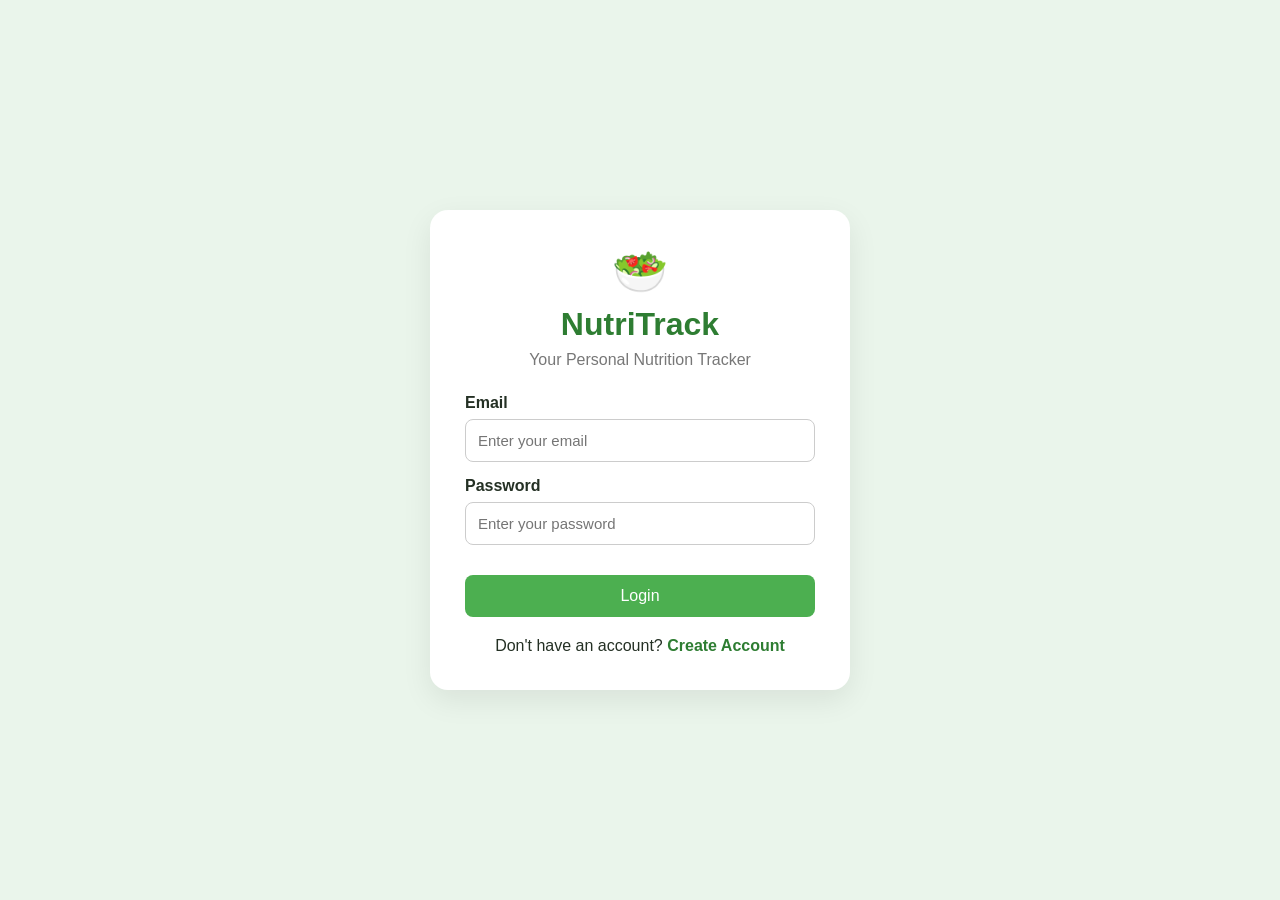
==== index.html @ 640b059a "Intial Commit -NutriTrack" ====
<!DOCTYPE html>
<html lang="en">
<head>
    <meta charset="UTF-8">
    <meta name="viewport" content="width=device-width, initial-scale=1.0">
    <title>NutriTrack - Login</title>
    <link rel="stylesheet" href="style.css">
</head>

<body class="auth-body">

<div class="auth-container">

    <div class="brand">
        <div class="logo">🥗</div>
        <h1>NutriTrack</h1>
        <p>Your Personal Nutrition Tracker</p>
    </div>

    <form id="loginForm">

        <label>Email</label>
        <input type="email" id="loginEmail" placeholder="Enter your email">

        <label>Password</label>
        <input type="password" id="loginPassword" placeholder="Enter your password">

        <p id="loginError" class="error"></p>

        <button type="submit" class="primary-btn">Login</button>

    </form>

    <p class="switch-text">
        Don't have an account?
        <a href="signup.html">Create Account</a>
    </p>

</div>
<script src="auth.js"></script>
</body>
</html>
---- style.css ----
* {
    margin: 0;
    padding: 0;
    box-sizing: border-box;
}

body {
    font-family: Arial, sans-serif;
    background: #f5f8f5;
    color: #243024;
}

/* AUTH */

.auth-body {
    min-height: 100vh;
    display: flex;
    justify-content: center;
    align-items: center;
    padding: 20px;
    background: #eaf5eb;
}

.auth-container {
    width: 100%;
    max-width: 420px;
    background: white;
    padding: 35px;
    border-radius: 18px;
    box-shadow: 0 10px 30px rgba(0,0,0,0.08);
}

.brand {
    text-align: center;
    margin-bottom: 25px;
}

.logo {
    font-size: 45px;
}

.brand h1 {
    color: #2e7d32;
    margin: 8px 0;
}

.brand p {
    color: #777;
}


/* FORM */

label {
    display: block;
    margin-top: 15px;
    margin-bottom: 7px;
    font-weight: bold;
}

input,
textarea {
    width: 100%;
    padding: 12px;
    border: 1px solid #ccc;
    border-radius: 8px;
    font-size: 15px;
    outline: none;
}

input:focus,
textarea:focus {
    border-color: #4caf50;
}

.primary-btn {
    width: 100%;
    padding: 12px;
    border: none;
    border-radius: 8px;
    background: #4caf50;
    color: white;
    font-size: 16px;
    cursor: pointer;
    margin-top: 20px;
}

.primary-btn:hover {
    background: #388e3c;
}

.error {
    color: #d32f2f;
    margin-top: 10px;
    font-size: 14px;
}

.switch-text {
    text-align: center;
    margin-top: 20px;
}

.switch-text a {
    color: #2e7d32;
    font-weight: bold;
    text-decoration: none;
}


/* NAVBAR */

.navbar {
    background: white;
    padding: 15px 6%;
    display: flex;
    justify-content: space-between;
    align-items: center;
    box-shadow: 0 2px 10px rgba(0,0,0,0.05);
}

.nav-logo {
    font-size: 22px;
    font-weight: bold;
    color: #2e7d32;
}

.navbar nav {
    display: flex;
    align-items: center;
    gap: 20px;
}

.navbar a {
    text-decoration: none;
    color: #333;
}

.logout-btn {
    background: #ef5350;
    border: none;
    padding: 9px 15px;
    color: white;
    border-radius: 7px;
    cursor: pointer;
}


/* DASHBOARD */

.dashboard {
    width: 90%;
    max-width: 1200px;
    margin: 30px auto;
}

.welcome-section {
    margin-bottom: 25px;
}

.welcome-section h1 {
    color: #2e7d32;
    margin-bottom: 5px;
}


/* SUMMARY */

.summary-grid {
    display: grid;
    grid-template-columns: repeat(4, 1fr);
    gap: 18px;
    margin-bottom: 25px;
}

.summary-card {
    background: white;
    padding: 22px;
    border-radius: 14px;
    box-shadow: 0 5px 18px rgba(0,0,0,0.05);
}

.summary-card span {
    font-size: 30px;
}

.summary-card h3 {
    margin: 10px 0;
}

.summary-card strong {
    font-size: 25px;
    color: #2e7d32;
}


/* SECTIONS */

.section-card {
    background: white;
    padding: 25px;
    border-radius: 14px;
    margin-bottom: 25px;
    box-shadow: 0 5px 18px rgba(0,0,0,0.05);
}

.section-card h2 {
    margin-bottom: 18px;
}

.search-box {
    display: flex;
    gap: 10px;
}

.search-box input {
    flex: 1;
}

.search-box .primary-btn {
    width: auto;
    margin-top: 0;
}


/* FOOD */

.food-grid {
    display: grid;
    grid-template-columns: repeat(3, 1fr);
    gap: 15px;
    margin-top: 20px;
}

.food-card {
    border: 1px solid #ddd;
    padding: 15px;
    border-radius: 10px;
}

.food-card h3 {
    margin-bottom: 8px;
}

.food-card p {
    font-size: 14px;
    color: #666;
    margin-bottom: 8px;
}

.add-btn {
    border: none;
    background: #66bb6a;
    color: white;
    padding: 8px 14px;
    border-radius: 6px;
    cursor: pointer;
}


/* TODAY FOOD */

.section-title {
    display: flex;
    justify-content: space-between;
    align-items: center;
}

.small-btn {
    border: none;
    background: #eeeeee;
    padding: 8px 13px;
    border-radius: 6px;
    cursor: pointer;
}

.food-item {
    display: flex;
    justify-content: space-between;
    align-items: center;
    border-bottom: 1px solid #eee;
    padding: 12px 0;
}

.remove-btn {
    border: none;
    background: #ffebee;
    color: #d32f2f;
    padding: 6px 10px;
    border-radius: 5px;
    cursor: pointer;
}

.empty-text {
    color: #777;
}


/* WATER */

.water-buttons {
    display: flex;
    gap: 10px;
    flex-wrap: wrap;
}

.water-btn {
    border: none;
    background: #42a5f5;
    color: white;
    padding: 12px 18px;
    border-radius: 8px;
    cursor: pointer;
}


/* SCORE */

.score-card {
    background: white;
    padding: 30px;
    border-radius: 14px;
    text-align: center;
    margin-bottom: 30px;
}

.score-circle {
    width: 120px;
    height: 120px;
    border-radius: 50%;
    border: 10px solid #81c784;
    margin: 20px auto;
    display: flex;
    justify-content: center;
    align-items: center;
    flex-direction: column;
}

.score-circle span {
    font-size: 30px;
    font-weight: bold;
    color: #2e7d32;
}

.score-circle small {
    color: #777;
}


/* CONTACT */

.contact-container {
    width: 90%;
    max-width: 650px;
    margin: 40px auto;
}

/* FOOTER SECTION */

.footer {
    background:  #2e7d32;
    color: white;
    text-align: center;
    padding: 30px 20px;
    margin-top: 40px;
}

.footer h3 {
    font-size: 24px;
    margin-bottom: 10px;
}

.footer p {
    font-size: 14px;
    line-height: 1.6;
    margin: 10px 0;
}

.footer-links {
    margin: 15px 0;
}

.footer-links a {
    color: #20e287;
    text-decoration: none;
    margin: 0 12px;
}

.footer-links a:hover {
    text-decoration: underline;
}

.footer .copyright {
    border-top: 1px solid #d7dde4;
    padding-top: 15px;
    margin-top: 20px;
    font-size: 12px;
}


/* RESPONSIVE */

@media (max-width: 800px) {

    .summary-grid {
        grid-template-columns: repeat(2, 1fr);
    }

    .food-grid {
        grid-template-columns: repeat(2, 1fr);
    }

    .navbar {
        flex-direction: column;
        gap: 15px;
    }

}

@media (max-width: 500px) {

    .summary-grid {
        grid-template-columns: 1fr;
    }

    .food-grid {
        grid-template-columns: 1fr;
    }

    .search-box {
        flex-direction: column;
    }

    .search-box .primary-btn {
        width: 100%;
    }

    .auth-container {
        padding: 25px;
    }

}
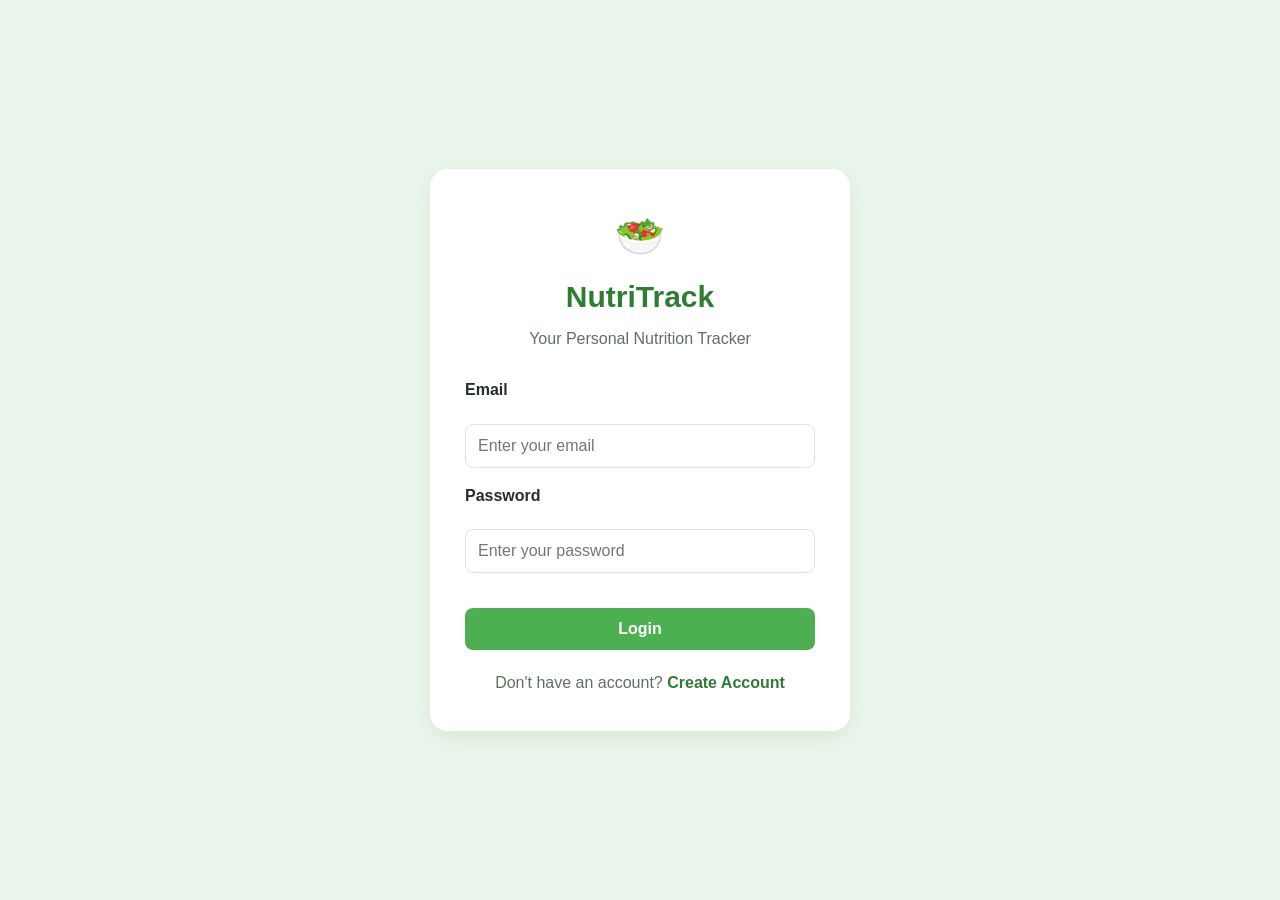
==== commit 98b11d98: "Updated NutriTrack project" ====
--- a/index.html
+++ b/index.html
@@ -5,38 +5,50 @@
     <meta name="viewport" content="width=device-width, initial-scale=1.0">
     <title>NutriTrack - Login</title>
     <link rel="stylesheet" href="style.css">
+    <script src="auth.js" defer></script>
 </head>
 
 <body class="auth-body">
 
-<div class="auth-container">
+    <main class="auth-container">
+        <header class="brand">
+            <div class="logo" >🥗</div>
+            <h1>NutriTrack</h1>
+            <p>Your Personal Nutrition Tracker</p>
+        </header>
 
-    <div class="brand">
-        <div class="logo">🥗</div>
-        <h1>NutriTrack</h1>
-        <p>Your Personal Nutrition Tracker</p>
-    </div>
+        <form id="loginForm" >
+            <label for="loginEmail">Email</label>
+            <input
+                type="email"
+                id="loginEmail"
+                name="email"
+                placeholder="Enter your email"
+                autocomplete="email"
+                maxlength="254"
+                required
+            >
 
-    <form id="loginForm">
+            <label for="loginPassword">Password</label>
+            <input
+                type="password"
+                id="loginPassword"
+                name="password"
+                placeholder="Enter your password"
+                autocomplete="current-password"
+                required
+            >
 
-        <label>Email</label>
-        <input type="email" id="loginEmail" placeholder="Enter your email">
+            <p id="loginError" class="error"></p>
 
-        <label>Password</label>
-        <input type="password" id="loginPassword" placeholder="Enter your password">
+            <button type="submit" class="primary-btn">Login</button>
+        </form>
 
-        <p id="loginError" class="error"></p>
+        <p class="switch-text">
+            Don't have an account?
+            <a href="signup.html">Create Account</a>
+        </p>
+    </main>
 
-        <button type="submit" class="primary-btn">Login</button>
-
-    </form>
-
-    <p class="switch-text">
-        Don't have an account?
-        <a href="signup.html">Create Account</a>
-    </p>
-
-</div>
-<script src="auth.js"></script>
 </body>
-</html>+</html>
--- a/style.css
+++ b/style.css
@@ -4,13 +4,54 @@
     box-sizing: border-box;
 }
 
+:root {
+    --primary-green: #4caf50;
+    --dark-green: #2e7d32;
+    --hover-green: #388e3c;
+    --light-green: #66bb6a;
+    --auth-bg: #eaf5eb;
+    --page-bg: #f5f8f5;
+    --text-color: #243024;
+    --water-blue: #42a5f5;
+    --logout-red: #ef5350;
+    --score-border: #81c784;
+    --success-green: #20e287;
+    --white: #ffffff;
+    --border-color: #dce5dc;
+}
+
 body {
     font-family: Arial, sans-serif;
-    background: #f5f8f5;
-    color: #243024;
-}
-
-/* AUTH */
+    background: var(--page-bg);
+    color: var(--text-color);
+    line-height: 1.6;
+}
+
+a {
+    color: var(--dark-green);
+    text-decoration: none;
+}
+
+button,
+input,
+select,
+textarea {
+    font-family: inherit;
+    font-size: inherit;
+}
+
+button {
+    cursor: pointer;
+}
+
+button:disabled {
+    cursor: not-allowed;
+    opacity: 0.6;
+}
+
+/* =====================================
+   LOGIN AND SIGNUP
+===================================== */
 
 .auth-body {
     min-height: 100vh;
@@ -18,16 +59,16 @@
     justify-content: center;
     align-items: center;
     padding: 20px;
-    background: #eaf5eb;
+    background: var(--auth-bg);
 }
 
 .auth-container {
     width: 100%;
     max-width: 420px;
-    background: white;
     padding: 35px;
+    background: var(--white);
     border-radius: 18px;
-    box-shadow: 0 10px 30px rgba(0,0,0,0.08);
+    box-shadow: 0 5px 20px rgba(46, 125, 50, 0.10);
 }
 
 .brand {
@@ -36,406 +77,948 @@
 }
 
 .logo {
-    font-size: 45px;
+    font-size: 40px;
+    margin-bottom: 5px;
 }
 
 .brand h1 {
-    color: #2e7d32;
-    margin: 8px 0;
+    color: var(--dark-green);
+    font-size: 30px;
 }
 
 .brand p {
-    color: #777;
-}
-
-
-/* FORM */
-
-label {
+    color: #607060;
+    margin-top: 5px;
+}
+
+.auth-container form {
+    display: flex;
+    flex-direction: column;
+    gap: 15px;
+    margin-top: 20px;
+}
+
+.auth-container label,
+.form-group label {
     display: block;
-    margin-top: 15px;
-    margin-bottom: 7px;
-    font-weight: bold;
-}
-
-input,
-textarea {
+    font-weight: bold;
+    margin-bottom: 6px;
+}
+
+.auth-container input,
+.form-group input,
+.form-group select,
+.form-group textarea {
     width: 100%;
     padding: 12px;
-    border: 1px solid #ccc;
+    border: 1px solid var(--border-color);
     border-radius: 8px;
-    font-size: 15px;
+    background: var(--white);
+    color: var(--text-color);
     outline: none;
-}
-
-input:focus,
-textarea:focus {
-    border-color: #4caf50;
+    transition: border-color 0.2s;
+}
+
+.auth-container input:focus,
+.form-group input:focus,
+.form-group select:focus,
+.form-group textarea:focus {
+    border-color: var(--primary-green);
 }
 
 .primary-btn {
+    display: inline-block;
     width: 100%;
-    padding: 12px;
+    padding: 12px 18px;
+    background: var(--primary-green);
+    color: var(--white);
     border: none;
     border-radius: 8px;
-    background: #4caf50;
-    color: white;
-    font-size: 16px;
-    cursor: pointer;
+    font-weight: bold;
+    transition: background 0.2s;
+}
+
+.primary-btn:hover {
+    background: var(--hover-green);
+}
+
+.secondary-btn {
+    padding: 10px 16px;
+    background: var(--auth-bg);
+    color: var(--dark-green);
+    border: 1px solid var(--score-border);
+    border-radius: 8px;
+    font-weight: bold;
+}
+
+.secondary-btn:hover {
+    background: #d9eedb;
+}
+
+.switch-text {
     margin-top: 20px;
-}
-
-.primary-btn:hover {
-    background: #388e3c;
+    text-align: center;
+    color: #607060;
+}
+
+.switch-text a {
+    font-weight: bold;
 }
 
 .error {
-    color: #d32f2f;
-    margin-top: 10px;
+    color: #c62828;
     font-size: 14px;
-}
-
-.switch-text {
-    text-align: center;
-    margin-top: 20px;
-}
-
-.switch-text a {
-    color: #2e7d32;
-    font-weight: bold;
-    text-decoration: none;
-}
-
-
-/* NAVBAR */
+    margin-top: 5px;
+}
+
+/* =====================================
+   NAVBAR
+===================================== */
 
 .navbar {
-    background: white;
-    padding: 15px 6%;
     display: flex;
     justify-content: space-between;
     align-items: center;
-    box-shadow: 0 2px 10px rgba(0,0,0,0.05);
-}
-
-.nav-logo {
-    font-size: 22px;
-    font-weight: bold;
-    color: #2e7d32;
-}
-
-.navbar nav {
+    flex-wrap: wrap;
+    gap: 15px;
+    padding: 16px 5%;
+    background: var(--white);
+    box-shadow: 0 2px 10px rgba(36, 48, 36, 0.08);
+}
+
+.nav-brand {
+    color: var(--dark-green);
+    font-size: 24px;
+    font-weight: bold;
+}
+
+.nav-links {
     display: flex;
     align-items: center;
+    flex-wrap: wrap;
     gap: 20px;
 }
 
-.navbar a {
-    text-decoration: none;
-    color: #333;
+.nav-links a {
+    color: var(--dark-green);
+    font-weight: bold;
+}
+
+.nav-links a:hover {
+    color: var(--primary-green);
 }
 
 .logout-btn {
-    background: #ef5350;
+    padding: 9px 16px;
     border: none;
-    padding: 9px 15px;
-    color: white;
     border-radius: 7px;
-    cursor: pointer;
-}
-
-
-/* DASHBOARD */
-
-.dashboard {
+    background: var(--logout-red);
+    color: var(--white);
+    font-weight: bold;
+}
+
+.logout-btn:hover {
+    background: #e53935;
+}
+
+/* =====================================
+   COMMON PAGE LAYOUT
+===================================== */
+
+.dashboard-container,
+.profile-container,
+.contact-container {
     width: 90%;
-    max-width: 1200px;
+    max-width: 1150px;
     margin: 30px auto;
 }
 
-.welcome-section {
+.dashboard-header,
+.page-heading {
     margin-bottom: 25px;
 }
 
-.welcome-section h1 {
-    color: #2e7d32;
+.dashboard-header h1,
+.page-heading h1 {
+    color: var(--dark-green);
     margin-bottom: 5px;
 }
 
-
-/* SUMMARY */
+.dashboard-header p,
+.page-heading p {
+    color: #607060;
+}
+
+section {
+    margin-bottom: 25px;
+}
+
+section h2 {
+    color: var(--dark-green);
+    margin-bottom: 15px;
+}
+
+/* =====================================
+   DASHBOARD SUMMARY CARDS
+===================================== */
+
+.summary-section {
+    margin-bottom: 30px;
+}
 
 .summary-grid {
     display: grid;
-    grid-template-columns: repeat(4, 1fr);
+    grid-template-columns: repeat(4, minmax(0, 1fr));
     gap: 18px;
-    margin-bottom: 25px;
 }
 
 .summary-card {
-    background: white;
     padding: 22px;
-    border-radius: 14px;
-    box-shadow: 0 5px 18px rgba(0,0,0,0.05);
-}
-
-.summary-card span {
-    font-size: 30px;
+    background: var(--white);
+    border-radius: 12px;
+    border-left: 4px solid var(--primary-green);
+    box-shadow: 0 3px 12px rgba(36, 48, 36, 0.07);
 }
 
 .summary-card h3 {
-    margin: 10px 0;
-}
-
-.summary-card strong {
+    color: #607060;
+    font-size: 15px;
+    font-weight: normal;
+}
+
+.summary-card p {
+    color: var(--dark-green);
     font-size: 25px;
-    color: #2e7d32;
-}
-
-
-/* SECTIONS */
-
-.section-card {
-    background: white;
-    padding: 25px;
-    border-radius: 14px;
-    margin-bottom: 25px;
-    box-shadow: 0 5px 18px rgba(0,0,0,0.05);
-}
-
-.section-card h2 {
-    margin-bottom: 18px;
-}
-
+    font-weight: bold;
+    margin-top: 8px;
+}
+
+/* =====================================
+   FOOD SEARCH
+===================================== */
+
+.food-section,
+.today-food-section,
+.water-section,
+.nutrition-score-section,
+.suggestions-section {
+    padding: 22px;
+    background: var(--white);
+    border-radius: 12px;
+    box-shadow: 0 3px 12px rgba(36, 48, 36, 0.06);
+}
+
+.search-container,
 .search-box {
     display: flex;
+    align-items: center;
     gap: 10px;
-}
-
+    margin: 15px 0;
+}
+
+.search-container input,
 .search-box input {
     flex: 1;
-}
-
-.search-box .primary-btn {
-    width: auto;
-    margin-top: 0;
-}
-
-
-/* FOOD */
-
-.food-grid {
+    min-width: 0;
+    padding: 11px 13px;
+    border: 1px solid var(--border-color);
+    border-radius: 8px;
+    outline: none;
+}
+
+.search-container input:focus,
+.search-box input:focus {
+    border-color: var(--primary-green);
+}
+
+.search-container button,
+.search-box button {
+    padding: 11px 18px;
+    background: var(--primary-green);
+    color: var(--white);
+    border: none;
+    border-radius: 8px;
+}
+
+.search-container button:hover,
+.search-box button:hover {
+    background: var(--hover-green);
+}
+
+#searchMessage {
+    margin-top: 10px;
+    color: var(--dark-green);
+}
+
+/* =====================================
+   FOOD RESULT CARDS
+===================================== */
+
+.food-results {
     display: grid;
-    grid-template-columns: repeat(3, 1fr);
-    gap: 15px;
+    grid-template-columns: repeat(3, minmax(0, 1fr));
+    gap: 18px;
     margin-top: 20px;
 }
 
 .food-card {
-    border: 1px solid #ddd;
-    padding: 15px;
+    padding: 18px;
+    background: var(--white);
+    border: 1px solid #e2eae2;
     border-radius: 10px;
+    transition: box-shadow 0.2s;
+}
+
+.food-card:hover {
+    box-shadow: 0 4px 12px rgba(46, 125, 50, 0.10);
 }
 
 .food-card h3 {
-    margin-bottom: 8px;
+    color: var(--dark-green);
+    margin-bottom: 10px;
 }
 
 .food-card p {
+    margin: 5px 0;
     font-size: 14px;
-    color: #666;
-    margin-bottom: 8px;
 }
 
 .add-btn {
+    margin-top: 12px;
+    padding: 9px 14px;
+    background: var(--light-green);
+    color: var(--white);
     border: none;
-    background: #66bb6a;
-    color: white;
-    padding: 8px 14px;
-    border-radius: 6px;
-    cursor: pointer;
-}
-
-
-/* TODAY FOOD */
-
-.section-title {
+    border-radius: 7px;
+}
+
+.add-btn:hover {
+    background: var(--primary-green);
+}
+
+.remove-btn {
+    margin-top: 10px;
+    padding: 8px 13px;
+    background: var(--logout-red);
+    color: var(--white);
+    border: none;
+    border-radius: 7px;
+}
+
+.remove-btn:hover {
+    background: #e53935;
+}
+
+/* =====================================
+   TODAY'S FOOD
+===================================== */
+
+.section-heading {
     display: flex;
     justify-content: space-between;
     align-items: center;
-}
-
-.small-btn {
-    border: none;
-    background: #eeeeee;
-    padding: 8px 13px;
-    border-radius: 6px;
-    cursor: pointer;
-}
-
-.food-item {
+    flex-wrap: wrap;
+    gap: 12px;
+    margin-bottom: 15px;
+}
+
+.today-food-list {
+    display: grid;
+    gap: 12px;
+}
+
+.today-food-list .food-card {
     display: flex;
     justify-content: space-between;
     align-items: center;
-    border-bottom: 1px solid #eee;
-    padding: 12px 0;
-}
-
-.remove-btn {
+    flex-wrap: wrap;
+    gap: 12px;
+}
+
+.today-food-list p {
+    color: #607060;
+}
+
+#clearFoodBtn,
+#resetWater {
+    padding: 9px 14px;
     border: none;
-    background: #ffebee;
-    color: #d32f2f;
-    padding: 6px 10px;
-    border-radius: 5px;
-    cursor: pointer;
-}
-
-.empty-text {
-    color: #777;
-}
-
-
-/* WATER */
+    border-radius: 7px;
+    background: var(--logout-red);
+    color: var(--white);
+}
+
+#clearFoodBtn:hover,
+#resetWater:hover {
+    background: #e53935;
+}
+
+/* =====================================
+   WATER TRACKER
+===================================== */
+
+.water-section {
+    border-left: 4px solid var(--water-blue);
+}
 
 .water-buttons {
     display: flex;
-    gap: 10px;
     flex-wrap: wrap;
+    gap: 12px;
+    margin: 15px 0;
 }
 
 .water-btn {
+    padding: 10px 18px;
+    background: var(--water-blue);
+    color: var(--white);
     border: none;
-    background: #42a5f5;
-    color: white;
-    padding: 12px 18px;
     border-radius: 8px;
-    cursor: pointer;
-}
-
-
-/* SCORE */
-
-.score-card {
-    background: white;
-    padding: 30px;
-    border-radius: 14px;
+    transition: opacity 0.2s;
+}
+
+.water-btn:hover {
+    opacity: 0.85;
+}
+
+/* =====================================
+   NUTRITION SCORE
+===================================== */
+
+.nutrition-score-section {
     text-align: center;
-    margin-bottom: 30px;
-}
-
-.score-circle {
-    width: 120px;
-    height: 120px;
-    border-radius: 50%;
-    border: 10px solid #81c784;
-    margin: 20px auto;
-    display: flex;
+    border: 2px solid var(--score-border);
+}
+
+.nutrition-score {
+    display: inline-flex;
     justify-content: center;
     align-items: center;
+    min-width: 100px;
+    min-height: 100px;
+    margin: 10px auto;
+    padding: 15px;
+    border: 5px solid var(--score-border);
+    border-radius: 50%;
+    color: var(--dark-green);
+    font-size: 28px;
+    font-weight: bold;
+}
+
+#scoreMessage {
+    color: #607060;
+    margin-top: 10px;
+}
+
+/* =====================================
+   FOOD SUGGESTIONS
+===================================== */
+
+.suggestions-section {
+    margin-bottom: 25px;
+}
+
+.suggestions-grid {
+    display: grid;
+    grid-template-columns: repeat(3, minmax(0, 1fr));
+    gap: 18px;
+}
+
+.suggestion-card {
+    padding: 18px;
+    background: var(--auth-bg);
+    border: 1px solid #d5e8d6;
+    border-radius: 10px;
+}
+
+.suggestion-card h3 {
+    color: var(--dark-green);
+    margin-bottom: 8px;
+}
+
+.suggestion-card p {
+    margin: 5px 0;
+    font-size: 14px;
+}
+
+/* =====================================
+   PROFILE PAGE
+===================================== */
+
+.profile-card {
+    max-width: 750px;
+    margin: 0 auto 25px;
+    padding: 28px;
+    background: var(--white);
+    border-radius: 12px;
+    box-shadow: 0 3px 12px rgba(36, 48, 36, 0.07);
+}
+
+.profile-card form {
+    display: flex;
     flex-direction: column;
-}
-
-.score-circle span {
-    font-size: 30px;
-    font-weight: bold;
+    gap: 16px;
+}
+
+.form-group {
+    margin-bottom: 4px;
+}
+
+.form-group textarea {
+    min-height: 90px;
+    resize: vertical;
+}
+
+.bmi-section {
+    margin-top: 25px;
+    padding: 20px;
+    background: var(--auth-bg);
+    border: 1px solid var(--score-border);
+    border-radius: 10px;
+}
+
+.bmi-section h2 {
+    color: var(--dark-green);
+}
+
+#bmiValue {
+    color: var(--dark-green);
+    font-size: 28px;
+    font-weight: bold;
+}
+
+#bmiCategory {
+    color: var(--text-color);
+}
+
+.help-text {
+    color: #607060;
+    font-size: 13px;
+    margin-top: 5px;
+}
+
+#profileMessage {
+    margin-top: 12px;
+}
+
+/* =====================================
+   CONTACT PAGE
+===================================== */
+
+.contact-card {
+    max-width: 650px;
+    margin: 0 auto;
+    padding: 28px;
+    background: var(--white);
+    border-radius: 12px;
+    box-shadow: 0 3px 12px rgba(36, 48, 36, 0.07);
+}
+
+.contact-card form {
+    display: flex;
+    flex-direction: column;
+    gap: 15px;
+}
+
+.contact-card textarea {
+    min-height: 130px;
+    resize: vertical;
+}
+
+#emailStatus {
+    margin-top: 12px;
+}
+
+/* =====================================
+   FOOTER
+===================================== */
+
+.footer {
+    padding: 22px 15px;
+    margin-top: 35px;
+    background: var(--white);
+    color: #607060;
+    text-align: center;
+    border-top: 1px solid #e2eae2;
+}
+
+.footer p {
+    margin: 4px 0;
+}
+
+/* =====================================
+   TABLET RESPONSIVE
+===================================== */
+
+@media (max-width: 800px) {
+    .summary-grid {
+        grid-template-columns: repeat(2, minmax(0, 1fr));
+    }
+
+    .food-results,
+    .suggestions-grid {
+        grid-template-columns: repeat(2, minmax(0, 1fr));
+    }
+
+    .navbar {
+        padding: 15px 4%;
+    }
+
+    .nav-links {
+        gap: 14px;
+    }
+
+    .dashboard-container,
+    .profile-container,
+    .contact-container {
+        width: 92%;
+    }
+}
+/* =====================================
+   NUTRITRACK - PROFILE PAGE STYLING
+===================================== */
+
+* {
+    box-sizing: border-box;
+}
+
+body {
+    margin: 0;
+    background: #f7f9f7;
+    color: #243024;
+    font-family: Arial, Helvetica, sans-serif;
+    line-height: 1.6;
+}
+
+.profile-page {
+    width: 100%;
+    max-width: 1200px;
+    margin: 0 auto;
+    padding: 0 24px 40px;
+}
+
+/* ===== NAVBAR ===== */
+
+.profile-nav {
+    display: flex;
+    justify-content: space-between;
+    align-items: center;
+    flex-wrap: wrap;
+    gap: 15px;
+    padding: 16px 30px;
+    background: var(--white);
+    box-shadow: 0 2px 10px rgba(36, 48, 36, 0.08);
+}
+
+.profile-nav .brand {
+    color: var(--dark-green);
+    font-size: 24px;
+    font-weight: bold;
+}
+
+.profile-nav .nav-links {
+    display: flex;
+    align-items: center;
+    flex-wrap: wrap;
+    gap: 20px;
+}
+
+.profile-nav .nav-links a {
+    color: var(--dark-green);
+    font-weight: bold;
+}
+
+.profile-nav .nav-links a:hover {
+    color: var(--primary-green);
+}
+
+
+/* Logout button */
+
+.profile-nav .nav-links a#logoutLink {
+    padding: 9px 17px;
+    border-radius: 6px;
+    background: #a52a2a;
+    color: #ffffff;
+    font-weight: 600;
+}
+
+.profile-nav .nav-links a#logoutLink {
+    background: #ef5350;
+}
+
+/* ===== PROFILE CARD ===== */
+
+.profile-card {
+    width: 100%;
+    max-width: 850px;
+    margin: 0 auto;
+    padding: clamp(20px, 4vw, 34px);
+    background: #ffffff;
+    border: 1px solid #edf0ed;
+    border-radius: 16px;
+    box-shadow: 0 5px 22px rgba(0, 0, 0, 0.06);
+}
+
+.profile-card h1 {
+    margin: 0 0 6px;
+    color: #256628;
+    font-size: clamp(24px, 3vw, 30px);
+    line-height: 1.3;
+}
+
+.profile-card > p {
+    margin: 0 0 22px;
+    color: #657065;
+    font-size: 14px;
+}
+
+/* ===== PROFILE FORM GRID ===== */
+
+.profile-grid {
+    display: grid;
+    grid-template-columns: repeat(2, minmax(0, 1fr));
+    gap: 18px;
+}
+
+.profile-field {
+    display: flex;
+    flex-direction: column;
+    gap: 7px;
+    min-width: 0;
+}
+
+.profile-field label {
+    color: #303b30;
+    font-size: 14px;
+    font-weight: 600;
+}
+
+.profile-field input,
+.profile-field select,
+.profile-field textarea {
+    width: 100%;
+    min-width: 0;
+    padding: 11px 12px;
+    border: 1px solid #d6ddd6;
+    border-radius: 8px;
+    background: #ffffff;
+    color: #243024;
+    font: inherit;
+    font-size: 14px;
+    outline: none;
+    transition: border-color 0.2s ease,
+                box-shadow 0.2s ease;
+}
+
+.profile-field input:focus,
+.profile-field select:focus,
+.profile-field textarea:focus {
+    border-color: #2e7d32;
+    box-shadow: 0 0 0 3px rgba(46, 125, 50, 0.12);
+}
+
+.profile-field textarea {
+    min-height: 80px;
+    resize: vertical;
+}
+
+.profile-field.full {
+    grid-column: 1 / -1;
+}
+
+/* ===== SUBMIT BUTTON ===== */
+
+.profile-submit {
+    margin-top: 20px;
+    padding: 12px 22px;
+    border: 0;
+    border-radius: 8px;
+    background: #2e7d32;
+    color: #ffffff;
+    font: inherit;
+    font-weight: 700;
+    cursor: pointer;
+    transition: background 0.2s ease,
+                transform 0.2s ease;
+}
+
+.profile-submit:hover {
+    background: #256628;
+}
+
+.profile-submit:active {
+    transform: scale(0.98);
+}
+
+/* ===== MESSAGE / VALIDATION ===== */
+
+.profile-message {
+    min-height: 1.5em;
+    margin-top: 12px;
+    font-weight: 600;
+    font-size: 14px;
+}
+
+/* ===== BMI CARD ===== */
+
+.bmi-card {
+    margin-top: 20px;
+    padding: 18px;
+    border: 1px solid #d9eadb;
+    border-radius: 12px;
+    background: #eaf5eb;
+}
+
+.bmi-card h2 {
+    margin: 0 0 8px;
     color: #2e7d32;
-}
-
-.score-circle small {
-    color: #777;
-}
-
-
-/* CONTACT */
-
-.contact-container {
-    width: 90%;
-    max-width: 650px;
-    margin: 40px auto;
-}
-
-/* FOOTER SECTION */
-
-.footer {
-    background:  #2e7d32;
-    color: white;
-    text-align: center;
-    padding: 30px 20px;
-    margin-top: 40px;
-}
-
-.footer h3 {
-    font-size: 24px;
-    margin-bottom: 10px;
-}
-
-.footer p {
-    font-size: 14px;
-    line-height: 1.6;
-    margin: 10px 0;
-}
-
-.footer-links {
-    margin: 15px 0;
-}
-
-.footer-links a {
-    color: #20e287;
-    text-decoration: none;
-    margin: 0 12px;
-}
-
-.footer-links a:hover {
-    text-decoration: underline;
-}
-
-.footer .copyright {
-    border-top: 1px solid #d7dde4;
-    padding-top: 15px;
-    margin-top: 20px;
-    font-size: 12px;
-}
-
-
-/* RESPONSIVE */
-
-@media (max-width: 800px) {
-
-    .summary-grid {
-        grid-template-columns: repeat(2, 1fr);
-    }
-
-    .food-grid {
-        grid-template-columns: repeat(2, 1fr);
+    font-size: 20px;
+}
+
+.profile-help {
+    color: #536453;
+    font-size: 0.92rem;
+}
+
+/* ===== TABLET & MOBILE ===== */
+
+@media (max-width: 600px) {
+    .profile-page {
+        padding: 0 14px 28px;
+    }
+
+    .profile-nav {
+        flex-wrap: wrap;
+        gap: 14px;
+        padding: 14px 0;
+    }
+
+    .profile-nav .brand {
+        font-size: 19px;
+    }
+
+    .profile-nav .nav-links {
+        width: 100%;
+        justify-content: space-between;
+        flex-wrap: wrap;
+        gap: 12px;
+    }
+
+    .profile-nav .nav-links a {
+        font-size: 13px;
+    }
+
+    .profile-nav .nav-links a#logoutLink {
+        padding: 8px 12px;
+    }
+
+    .profile-card {
+        padding: 20px 16px;
+        border-radius: 12px;
+    }
+
+    .profile-grid {
+        grid-template-columns: minmax(0, 1fr);
+        gap: 15px;
+    }
+
+    .profile-field.full {
+        grid-column: auto;
+    }
+
+    .profile-submit {
+        width: 100%;
+    }
+}
+
+/* =====================================
+   MOBILE RESPONSIVE
+===================================== */
+
+@media (max-width: 500px) {
+    .auth-container {
+        padding: 25px 20px;
+    }
+
+    .brand h1 {
+        font-size: 26px;
     }
 
     .navbar {
         flex-direction: column;
-        gap: 15px;
-    }
-
-}
-
-@media (max-width: 500px) {
-
-    .summary-grid {
+        align-items: flex-start;
+        gap: 12px;
+    }
+
+    .nav-links {
+        width: 100%;
+        gap: 12px;
+    }
+
+    .dashboard-container,
+    .profile-container,
+    .contact-container {
+        width: 92%;
+        margin: 20px auto;
+    }
+
+    .summary-grid,
+    .food-results,
+    .suggestions-grid {
         grid-template-columns: 1fr;
     }
 
-    .food-grid {
-        grid-template-columns: 1fr;
-    }
-
+    .summary-card,
+    .food-card,
+    .suggestion-card {
+        padding: 17px;
+    }
+
+    .food-section,
+    .today-food-section,
+    .water-section,
+    .nutrition-score-section,
+    .suggestions-section {
+        padding: 17px;
+    }
+
+    .profile-card,
+    .contact-card {
+        padding: 20px 16px;
+    }
+
+    .search-container,
     .search-box {
         flex-direction: column;
-    }
-
-    .search-box .primary-btn {
+        align-items: stretch;
+    }
+
+    .search-container button,
+    .search-box button {
         width: 100%;
     }
 
-    .auth-container {
-        padding: 25px;
-    }
-
-}+    .section-heading {
+        align-items: flex-start;
+    }
+
+    .today-food-list .food-card {
+        align-items: flex-start;
+    }
+
+    .water-buttons {
+        gap: 8px;
+    }
+
+    .water-btn {
+        flex: 1 1 28%;
+        padding: 10px;
+    }
+
+    .nutrition-score {
+        min-width: 85px;
+        min-height: 85px;
+        font-size: 24px;
+    }
+}
